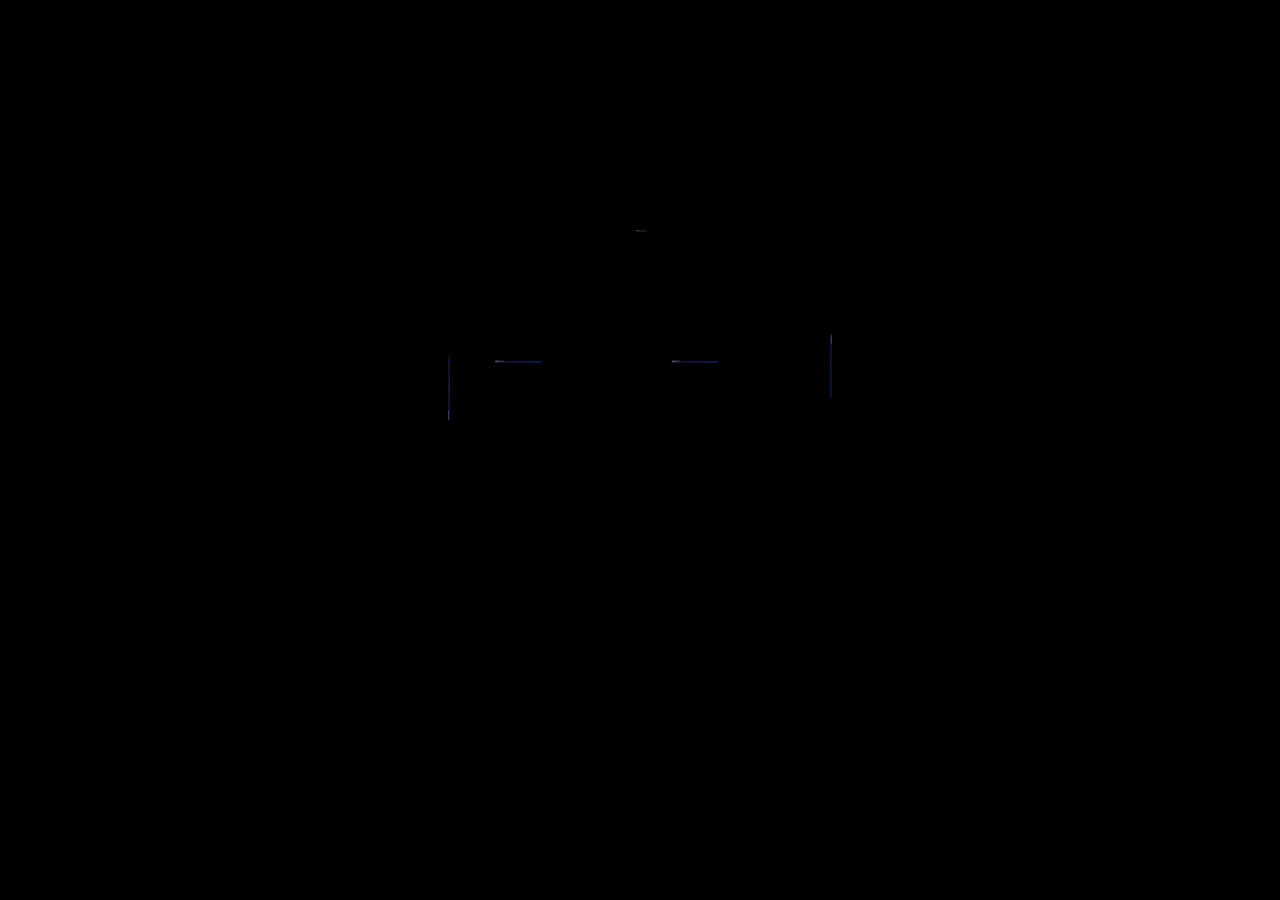
==== index.html @ 64f7eea9 "Build: Beta version building" ====
<!DOCTYPE html>
<html lang="en">
<head>
    <meta charset="UTF-8">
    <meta name="viewport" content="width=device-width, initial-scale=1.0">
    <meta http-equiv="X-UA-Compatible" content="IE=edge" />
    <title>SIJASMART</title>
    <link rel="stylesheet" href="style.css">
    <link rel="stylesheet" href="https://unicons.iconscout.com/release/v4.0.0/css/line.css" />
    <link rel="preconnect" href="https://fonts.googleapis.com">
    <link rel="preconnect" href="https://fonts.gstatic.com" crossorigin>
    <link href="https://fonts.googleapis.com/css2?family=Poppins:ital,wght@0,100;0,200;0,300;0,400;0,500;0,600;0,700;0,800;0,900;1,100;1,200;1,300;1,400;1,500;1,600;1,700;1,800;1,900&display=swap" rel="stylesheet">
    <link href="https://unpkg.com/aos@2.3.1/dist/aos.css" rel="stylesheet">
    <script src="rellax/rellax.min.js"></script>
</head>
<body>
  <!-- Preloader -->
  <div id="preloader">
    <img src="vid/loader.gif" alt="Loading...">
  </div>

  <!-- Content of The Website -->
  <div id="content" style="display: none;">
    <!-- Header -->
    <header class="header">
      <nav class="nav" data-aos="zoom-in" data-aos-duration="1000">
        <div class="tooltip-container brand" data-aos="fade-right" data-aos-offset="0" data-aos-duration="1500" data-aos-delay="500">
          <a href="#">
            SIJASMART
            <span class="outer" aria-hidden="true">
              <span class="inner">SIJASMART</span>
            </span>
          </a>
          <span class="tooltip">Build The Smart City You Want!</span>
        </div>
        <ul class="nav_items">
          <li class="nav_item">
            <div class="aos" data-aos="fade-left" data-aos-offset="0" data-aos-duration="1000" data-aos-delay="600">
              <a href="#home" class="nav_link">Home</a>
            </div>
            <div class="aos" data-aos="fade-left" data-aos-offset="0" data-aos-duration="1000" data-aos-delay="700">
              <a href="#about" class="nav_link">About</a>
            </div>
            <div class="aos" data-aos="fade-left" data-aos-offset="0" data-aos-duration="1000" data-aos-delay="800">
              <a href="#gallery" class="nav_link">Gallery</a>
            </div>
            <div class="aos" data-aos="fade-left" data-aos-offset="0" data-aos-duration="1000" data-aos-delay="900">
              <button href="#more" class="nav_link drop-btn">
                More
                <div class="dropdown">
                  <a href="#H&P">Hukum & Pasal</a>
                  <a href="#report">Report</a>
                  <a href="#FP">Find Parking</a>
                  <a href="#EC">Emergency Call</a>
                  <a href="#update">Next Update</a>
                </div>
              </button>
            </div>
          </li>
        </ul>       
      </nav>
    </header>
    <!-- Home -->
    <section class="home" id="home">
      <div class="content-wrapper">
        <div class="content">
          <img src="img/car.png" alt="" class="rellax" data-rellax-speed="5" data-aos="fade-up" data-aos-duration="2000">
          <div class="quote rellax" data-rellax-speed="5">
            <h2 data-aos="fade-left" data-aos-duration="2000">Best <span>parking</span> space</h2>
            <h2 data-aos="fade-left" data-aos-duration="2000" data-aos-delay="500">for your <span>vehicle</span></h2>
          </div>
        </div>
        <a href="find-parking.html" class="bg-btn" data-aos="fade-up" data-aos-duration="1000"><span>Get Started</span></a>
      </div>
    </section>
    <!-- About Section -->
    <section class="about" id="about">
      <div class="about-content">
        <img src="img/car.png" alt="" class="rellax" data-rellax-speed="3">
        <div class="about-text">
          <span data-aos="fade-left" data-aos-duration="500">About</span>
          <div class="box-about rellax" data-rellax-speed="2">
            <p data-aos="fade-left" data-aos-duration="500" data-aos-delay="300">SIJASMART (SJS) adalah suatu web yang saat ini masih dalam tahap pengembangan dalam upaya meningkatkan kemudahan untuk mencari lahan parkir dan juga mengurangi kemacetan yang disebabkan Parkir Liar, serta menjaga keamanan kendaraan yang berada di dalam lingkup SJS</p>
          </div>
        </div>
      </div>
    </section>
    <!-- Mini Gallery Section -->
    <section class="mini-gallery" id="gallery">
      <h2 data-aos="zoom-in" data-aos-duration="1000">Mini Gallery Parkir Liar</h2>
      <div class="slider">
        <div class="slide-track">
          <div class="slide">
            <img src="img/parkir-liar-denpasar.jpeg" alt="">
            <p>sc : https://images.app.goo.gl/ivfzUiw2VUvavnWj8</p>
          </div>
          <div class="slide">
            <img src="img/parkir-liar.jpg" alt="">
            <p>sc : https://images.app.goo.gl/8mSBvmdftkuVnFym9</p>
          </div>
          <div class="slide">
            <img src="img/parkirliarsemarang.jpg" alt="">
            <p>sc : </p>
          </div>
          <div class="slide">
            <img src="img/parkir-liar-kembang-jogja.jpg" alt="">
            <p>sc : https://images.app.goo.gl/qLE61yo9KZQg6Bvi8</p>
          </div>
          <div class="slide">
            <img src="img/markirliar.jpg" alt="">
            <p>sc : https://images.app.goo.gl/sK8tuaD9a9tJWm3c6</p>
          </div>
          <div class="slide">
            <img src="img/p-l.jpg" alt="">
            <p>sc : https://images.app.goo.gl/z7hp49XNiAKQFGbS7</p>
          </div>
          <div class="slide">
            <img src="img/parkir-liar11.jpg" alt="">
            <p>sc : https://images.app.goo.gl/k7DB4Hiua9HgM4Gk9</p>
          </div>
          <div class="slide">
            <img src="img/Parkiran-Liar.jpg" alt="">
            <p>sc : https://images.app.goo.gl/D5pYrWR5eyMa8B8z7</p>
          </div>
          <div class="slide">
            <img src="img/parkirliartb.jpg" alt="">
            <p>sc : https://images.app.goo.gl/CLNbbU5pbGkuv5Lb9</p>
          </div>
          <div class="slide">
            <img src="img/parkirmalem.jpeg" alt="">
            <p>sc : https://images.app.goo.gl/vZwStBxevpUZhQ796</p>
          </div>
          <div class="slide">
            <img src="img/parkirtrotoar.jpeg" alt="">
            <p>sc : https://images.app.goo.gl/6MKKaiCtDs9VsyBo7</p>
          </div>
          <div class="slide">
            <img src="img/parkur.jpg" alt="">
            <p>sc : https://images.app.goo.gl/TaQJzDjXhPMps1Y6A</p>
          </div>
        </div>
      </div>
    </section>
    <!-- Hukum dan Pasal -->
    <section class="husal" id="H&P">
      <h2>Hukum & Pasal</h2>
      <div class="content-husal">
        <p>Sedangkan di tingkat Nasional, pungutan parkir liar dengan pemaksaan dapat diadukan kepada kepolisian menggunakan pasal pemerasan dalam Kitab Undang-undang Hukum Pidana (KUHP). Menurut Pasal 368 ayat (1) KUHP, tindakan pemerasan tersebut dapat diancam dengan pidana penjara paling lama 9 tahun.</p>
        <img src="img/more-pic.png" alt="">
      </div>
    </section>
    <!-- Report Section -->
    <section class="report" id="report">
      <h2>Report</h2>
      <div class="report-text">
        <p>Sobat SJS dapat melakukan laporan di website ini jika melihat parkir liar di sekitar anda yang nantinya kami dapat mempertimbangkan dengan tim kami, serta melakukan negosiasi kepada pihak para parkir liar untuk ikut bergabung menggunakan layanan yang kami sudah sediakan. Selain itu di fitur ini juga anda dapat membuat laporan semisal kendaraan yang berada dalam lingkup SJS</p>
      </div>
      <div class="rep-btn">
        <a href="report-form.html" target="_blank">Send Report</a>
      </div>
    </section>
    <!-- Find Parking -->
    <section class="find-parking" id="FP">
      <h2>Find Parking</h2>
      <div class="fp-text">
        <p>Sobat SJS dapat melakukan laporan di website ini jika melihat parkir liar di sekitar anda yang nantinya kami dapat mempertimbangkan dengan tim kami, serta melakukan negosiasi kepada pihak para parkir liar untuk ikut bergabung menggunakan layanan yang kami sudah sediakan. Selain itu di fitur ini juga anda dapat membuat laporan semisal kendaraan yang berada dalam lingkup SJS</p>
      </div>
      <div class="fp-btn">
        <a href="#home">Find Parking</a>
      </div>
    </section>
    <!-- Emergency Call -->
    <section class="ec" id="EC">
      <h2>Emergency Call</h2>
      <div class="ec-content">
        <div class="ec-text">
          <p>Police : 110</p>
          <p>Firefighter : 113</p>
          <p>Ambulans : 119</p>
          <p>SJS Call Center : (Coming Soon)</p>
        </div>
        <div class="gif">
          <img src="vid/loader.gif" alt="">
        </div>
      </div>
    </section>
    <!-- Next Update -->
    <section class="mini-gallery" id="update">
      <h2 data-aos="zoom-in" data-aos-duration="1000">Next Update (Preview)</h2>
      <div class="slider2">
        <div class="slide-track2">
          <div class="slide2">
            <img src="img/update1.jpg" alt="">
          </div>
          <div class="slide">
            <img src="img/update2.jpg" alt="">
          </div>
          <div class="slide">
            <img src="img/update3.jpg" alt="">
          </div>
          <div class="slide">
            <img src="img/update4.jpg" alt="">
          </div>
          <div class="slide">
            <img src="img/update5.jpg" alt="">
          </div>
          <div class="slide">
            <img src="img/update6.jpg" alt="">
          </div>
          <div class="slide">
            <img src="img/update7.jpg" alt="">
          </div>
        </div>
      </div>
    </section>
    <!-- Footer -->
    <footer>
      &copy;<span id="year"> </span><span> SIJASMART. All rights reserved.</span>
    </footer>
  </div>

  <script src="https://unpkg.com/aos@2.3.1/dist/aos.js"></script>
  <script src="script.js"></script>
  <script src="rellax/rellax.js"></script>
</body>
</html>
---- style.css ----
/* CSS Reset by Meyer Web */
html, body, div, span, applet, object, iframe,
h1, h2, h3, h4, h5, h6, p, blockquote, pre,
a, abbr, acronym, address, big, cite, code,
del, dfn, em, img, ins, kbd, q, s, samp,
small, strike, strong, sub, sup, tt, var,
b, u, i, center,
dl, dt, dd, ol, ul, li,
fieldset, form, label, legend,
table, caption, tbody, tfoot, thead, tr, th, td,
article, aside, canvas, details, embed, 
figure, figcaption, footer, header, hgroup, 
menu, nav, output, ruby, section, summary,
time, mark, audio, video {
	margin: 0;
	padding: 0;
	border: 0;
	font-size: 100%;
	font: inherit;
	vertical-align: baseline;
  box-sizing: border-box;
  scroll-behavior: smooth;
}

article, aside, details, figcaption, figure, 
footer, header, hgroup, menu, nav, section {
	display: block;
}

body {
	line-height: 1;
  font-family: "Poppins", sans-serif;
  overflow-x: hidden;
}

ol, ul {
	list-style: none;
}

blockquote, q {
	quotes: none;
}

blockquote:before, blockquote:after,
q:before, q:after {
	content: '';
	content: none;
}

table {
	border-collapse: collapse;
	border-spacing: 0;
}

::-webkit-scrollbar {
  width: 0;
}

/* Style starts here */
#preloader {
  position: fixed;
  opacity: 1;
  top: 0;
  left: 0;
  width: 100%;
  height: 100%;
  display: flex;
  justify-content: center;
  align-items: center;
  transition: .3s ease-in-out;
  background-color: #000;
}

#preloader img {
  width: 75%;
  height: 75vh;
  margin: auto;
}

#content {
  width: 100%;
  height: 100%;
  display: none;
}

a {
  text-decoration: none;
}

.header {
  position: fixed;
  height: 80px;
  width: 100%;
  z-index: 1000000000000;
  display: flex;
  justify-content: center;
  align-items: center;
  margin-top: 1em;
}

.nav {
  width: 90%;
  padding: auto 1em;
  display: flex;
  justify-content: space-evenly;
  align-items: center;
  background-color: rgba(255, 255, 255, .2);
  backdrop-filter: blur(3px);
  border-radius: 10px;
  box-shadow: 0 2px 4px 1px rgba(0,0,0,.7);
  z-index: 99999999;
}

.nav_items {
  display: flex;
  justify-content: space-evenly;
  align-items: center;
}

.nav,
.nav_item {
  display: flex;
  height: 100%;
  align-items: center;
  justify-content: space-between;
}

.nav_logo,
.nav_link {
  color: #fff;
  transition: .3s ease;
  background-color: rgba(0, 0, 0, 0);
}

.nav_link {
  padding: 1em 1.1em;
}

.aos {
  padding: .5em .5em;
  border-radius: 15px;
}

.brand a {
  position: relative;
  display: inline-block;
  font-weight: bold;
  font-size: 2em;
  line-height: 1.4;
  overflow: hidden;
  color: var(--white);
  -webkit-text-stroke: 1px var(--stroke-color);
  /*text-shadow: -1px -1px 0 var(--stroke-color), 1px -1px 0 var(--stroke-color), -1px 1px 0 var(--stroke-color), 1px 1px 0 var(--stroke-color);*/
}

.brand a {
  color: #ccc;
  -webkit-text-stroke: 0;
}

.brand .outer {
  position: absolute;
  top: 0;
  left: 0;
  overflow: hidden;
  color: #BAFA04;
  transform: translateX(-100%);
}

.brand .inner {
  display: inline-block;
  transform: translateX(100%);
}

.brand a .outer,
.brand a .inner {
  transition: transform .5s cubic-bezier(0.29, 0.73, 0.74, 1.02);
}

.brand a:hover .outer,
.brand a:hover .inner {
  transform: none;
}


/* ANIMATIONS
–––––––––––––––––––––––––––––––––––––––––––––––––– */
[data-animation="to-left"] .outer {
  transform: translateX(100%);
}

[data-animation="to-left"] .inner {
  transform: translateX(-100%);
}

[data-animation="to-top"] .outer {
  transform: translateY(100%);
}

[data-animation="to-top"] .inner {
  transform: translateY(-100%);
}

[data-animation="to-bottom"] .outer {
  transform: translateY(-100%);
}

[data-animation="to-bottom"] .inner {
  transform: translateY(100%);
}

.tooltip-container {
  position: relative;
  display: inline-block;
  margin: 20px;
}

.tooltip {
  position: absolute;
  width: 10em;
  top: 100%;
  left: 155%;
  transform: translateX(-50%);
  opacity: 0;
  visibility: hidden;
  background: #BAFA04;
  color: white;
  font-weight: bold;
  padding: 10px;
  border-radius: 4px;
  transition: opacity 0.3s, visibility 0.3s, top 0.3s, background 0.3s;
  z-index: 1;
  box-shadow: 0 2px 4px rgba(0, 0, 0, 0.2);
}

.tooltip::before {
  content: "";
  position: absolute;
  bottom: 40%;
  right: 100%;
  border-width: 8px;
  border-style: solid;
  border-color: transparent transparent rgba(186, 250, 4, .5) transparent;
  transform: rotate(270deg);
}

.tooltip-container:hover .tooltip {
  top: 5%;
  opacity: 1;
  visibility: visible;
  background-color: rgba(186, 250, 4, .5);
  transform: translate(-50%, -5px);
}

.nav_logo {
  font-size: 25px;
}

.nav_link:hover {
  color: #0b0217;
  background-color: #BAFA04;
  border-radius: 15px;
  transition: .3s ease;
}

.drop-btn {
  border: none;
  font-family: "Poppins", sans-serif;
  font-size: 1em;
}

.dropdown {
  display: none;
  justify-content: center;
  align-items: center;
  position: absolute;
  background-color: rgba(255, 255, 255, .2);
  min-width: 10em;
  height: 18vh;
  transition: .3s ease-in-out;
  top: 4.8em;
  left: -2em;
}

.dropdown a {
  width: 100%;
  height: 2em;
  display: flex;
  justify-content: center;
  align-items: center;
  text-decoration: none;
  color: #fff;
}

.dropdown a:hover {
  background-color: #BAFA04;
  color: #0b0217;
}

 .drop-btn:focus .dropdown, .drop-btn:hover .dropdown {
  display: flex;
  flex-direction: column;
  justify-content: center;
  align-items: center;
}

/* Home */
.home {
  position: relative;
  height: 100vh;
  width: 100%;
  background-image: url("img/bg-home.jpeg");
  background-size: cover;
  background-position: center;
}

.home::after {
  content: '';
  position: absolute;
  width: 100%;
  height: 100%;
  background-color: rgba(0, 0, 0, 0.5);
  z-index: 50;
}

section::before {
  content: "";
  position: absolute;
  height: 100vh;
  width: 100%;
  background-color: rgba(0, 0, 0, 0.6);
  z-index: 101;
  opacity: 0;
  pointer-events: none;
  transition: all 0.5s ease-out;
}

section.show::before {
  opacity: 1;
  pointer-events: auto;
}

.content-wrapper {
  width: 100%;
  height: 100vh;
  position: absolute;
  display: flex;
  justify-content: end;
  align-items: center;
  z-index: 100;
  flex-direction: column;
}

.content {
  width: 100%;
  height: 100vh;
  position: absolute;
  display: flex;
  justify-content: space-evenly;
  align-items: center;
  z-index: 100;
}

.content img {
  width: 23em;
  height: 70%;
}

.quote {
  font-size: 3.5em;
  display: flex;
  align-items: center;
  justify-content: center;
  flex-direction: column;
  color: #fff;
  line-height: 1.4;
  font-weight: 500;
}

.bg-btn {
  background-color: rgba(186, 250, 4, .7);
  width: 290px;
  height: 140px;
  border-radius: 200px 200px 0 0;
  display: flex;
  justify-content: center;
  align-items: center;
  z-index: 160;
}

.content-wrapper a {
  color: #fff;
  margin-top: 3em;
  font-size: 1.5em;
  transition: .5s ease-in-out;
}

.content-wrapper a:hover {
  background-color: #BAFA04;
}

.quote span {
  color: #BAFA04;
}

.bg-btn span {
  transition: .5s ease-in-out;
  margin-top: 1em;
}

.bg-btn span:hover {
  font-size: 1.6em;
  transform: translateY(-20px);
}

.about {
  width: 100%;
  height: 100vh;
  display: flex;
  justify-content: center;
  align-items: center;
  background-color: rgb(36, 49, 0) !important;
  background: linear-gradient(
    to bottom,
    rgba(0, 0, 0, 0),
    rgba(0, 0, 0, .25),
    rgba(0, 0, 0, .5),
    rgba(0, 0, 0, .75),
    rgba(0, 0, 0, 1)
  );
}

.about-content {
  display: flex;
  width: 100%;
  height: 100vh;
  justify-content: space-evenly;
  align-items: center;
}

.about-content img {
  width: 23em;
  height: 70%;
  margin-top: 40em;
}

.about-text {
  height: 100vh;
  display: flex;
  justify-content: end;
  flex-direction: column;
}

.box-about {
  width: 600px;
  height: 300px;
  padding: .5em 2em;
  display: flex;
  justify-content: center;
  align-items: center;
  margin-top: -3em;
}

.about-text span {
  color: #BAFA04;
  font-size: 2em;
  font-weight: 700;
  padding: .2em 0 1.5em .4em;
  position: relative;  
  border-left: 2px solid #BAFA04;
  width: 4em;
  top: -6em;
}

.about-text span::after {
  position: absolute; 
  bottom: 1.2em; 
  left: -.9em; 
  background: #BAFA04; 
  width: 150px; 
  height: 2px; 
  content: "";
}

.box-about p {
  font-size: 1.5em;
  color: #fff;
  line-height: 1.2;
}

.box-about::after {
  position: absolute; 
  bottom: .5em; 
  left: 30.5em; 
  background: #BAFA04; 
  width: 120px; 
  height: 2px; 
  content: "";
}

.box-about::before {
  position: relative; 
  bottom: -7.5em; 
  left: 34.5em;
  border-right: 2px solid #BAFA04;
  content: "";
  width: 2px;
  height: 5.2em;
}

.mini-gallery {
  width: 100%;
  height: 100vh;
  position: relative;
  background-color: rgba(0, 0, 0, 1);
  display: flex;
  justify-content: center;
  align-items: center;
  flex-direction: column;
}

.mini-gallery h2 {
  color: #BAFA04;
  font-size: 2em;
  font-weight: 700;
  position: relative;  
  border-left: 2px solid #BAFA04;
  border-right: 2px solid #BAFA04;
  padding: 1em;
}

.mini-gallery h2::after {
  position: absolute; 
  bottom: .5em; 
  left: -.9em; 
  background: #BAFA04; 
  width: 150px; 
  height: 2px; 
  content: "";
}

.mini-gallery h2::before {
  position: absolute; 
  bottom: .2em; 
  left: 12em; 
  background: #BAFA04; 
  width: 2px; 
  height: 150px; 
  content: "";
  transform: rotate(90deg);
}

.slider {
  box-shadow: 0 10px 20px -5px rgba(0, 0, 0, 0.125);
  position: relative;
  overflow-x: hidden;
  width: 100%;
  height: 60vh;
  display: flex;
  justify-content: center;
  align-items: center;
}

.slide-track {
  width: 100%;
  height: 45vh;
  display: flex;
  justify-content: center;
}

.slide img {
  width: 25em;
  height: 20em;
  margin: .5em;
  border-radius: 20px;
}

@keyframes scroll {
  0% {
    transform: translateX(200px);
  }
  95% {
    transform: translateX(calc(-20px * 100));
  }
  100% {
    transform: translateX(200px);
  }
}

.slider::before, .slider::after, .slider2::before, .slider2::after {
  background: linear-gradient(
    to right, 
    rgba(0, 0, 0, .7),
    rgba(0, 0, 0, 0),
    rgba(0, 0, 0, 0),
    rgba(0, 0, 0, 0)
  );
  content: "";
  height: 60vh;
  position: absolute;
  width: 100vw;
  z-index: 2;
}

.slider::after, .slider2::after {
  right: 0;
  top: 0;
  transform: rotateZ(180deg);
}

.slider::before .slider2::before {
  left: 0;
  top: 0;
}

.slider .slide-track {
  animation: scroll 30s linear infinite;
  -webkit-animation: scroll 40s linear infinite;
  display: flex;
  width: calc(250px * 14);
}

.slide, .slide2 {
  text-align: center;
}

.slide p, .slide2 p {
  color: #fff;
  font-size: .5em;
}

.husal {
  width: 100%;
  height: 100vh;
  display: flex;
  flex-direction: column;
  justify-content: center;
  align-items: center;
  background-color: rgb(36, 49, 0) !important;
  background: linear-gradient(
    to bottom,
    rgba(0, 0, 0, 1),
    rgba(0, 0, 0, .75),
    rgba(0, 0, 0, .5),
    rgba(0, 0, 0, .25),
    rgba(0, 0, 0, 0)
  );
}

.husal h2 {
  color: #BAFA04;
  font-size: 2em;
  font-weight: 700;
}

.content-husal {
  display: flex;
  justify-content: center;
  color: #fff;
}

.content-husal img {
  width: 20em;
  height: 20em;
}

.content-husal p {
  padding: 2em;
  text-align: center;
  font-size: 1.5em;
  line-height: 1.5;
  width: 30em;
}

footer {
  position: relative;
  bottom: 0;
  left: 0;
  right: 0;
  padding: 2rem;
  background: #333;
  color: white;
  font-weight: 500;
  display: flex;
  justify-content: center;
  align-items: center;
  gap: 0.2rem;
  width: 100%;
}

.report {
  width: 100%;
  height: 100vh;
  display: flex;
  justify-content: center;
  flex-direction: column;
  background-color: rgb(36, 49, 0) !important;
  background: linear-gradient(
    to bottom,
    rgba(0, 0, 0, 0),
    rgba(0, 0, 0, .25),
    rgba(0, 0, 0, .5),
    rgba(0, 0, 0, .75),
    rgba(0, 0, 0, 1)
  );
  padding: 5em;
}

.report h2, .find-parking h2 {
  color: #BAFA04;
  font-size: 2.5em;
}

.report-text, .fp-text {
  display: flex;
  justify-content: center;
  align-items: center;
  color: #fff;
  padding: 2em;
  font-size: 1.8em;
}

.rep-btn, .fp-btn {
  display: flex;
  justify-content: end;
}

.rep-btn a, .fp-btn a {
  padding: 1em 1.5em;
  font-size: 1em;
  background-color: #BAFA04;
  color: #fff;
  border-radius: 10px;
  transition: .3s ease-in-out;
}

.rep-btn a:hover, .fp-btn a:hover {
  color: #0b0217;
  background-color: #fff;
}

.find-parking {
  width: 100%;
  height: 100vh;
  display: flex;
  justify-content: center;
  flex-direction: column;
  background-color: rgba(0, 0, 0, 1);
  padding: 5em;
}

.ec {
  width: 100%;
  height: 100vh;
  display: flex;
  justify-content: center;
  align-items: center;
  flex-direction: column;
  background-color: rgba(0, 0, 0, 1);
}

.ec h2 {
  font-size: 3em;
  color: #BAFA04;
  margin-bottom: -1.8em;
  z-index: 99999999;
}

.ec-content {
  display: flex;
  justify-content: space-evenly;
  align-items: center;
  width: 100%;
}

.ec-text {
  display: flex;
  justify-content: center;
  align-items: start;
  flex-direction: column;
  font-size: 2em;
  color: #fff;
  padding: 2em;
  line-height: 1.2;
}

.gif {
  width: 500px;
  height: 500px;
  background-color: #000;
  display: flex;
  justify-content: center;
  align-items: center;
}

.gif img {
  width: 700px;
  height: 500px;
}

.slider2 {
  box-shadow: 0 10px 20px -5px rgba(0, 0, 0, 0.125);
  position: relative;
  overflow-x: hidden;
  width: 100%;
  height: 60vh;
  display: flex;
  justify-content: center;
  align-items: center;
}

.slide-track2 {
  width: 100%;
  height: 45vh;
  display: flex;
  justify-content: center;
}

.slide2 img {
  width: 25em;
  height: 20em;
  margin: .5em;
  border-radius: 20px;
}

@keyframes scroll2 {
  0% {
    transform: translateX(1000px);
  }
  95% {
    transform: translateX(calc(-20px * 49));
  }
  100% {
    transform: translateX(1000px);
  }
}

.slider2 .slide-track2 {
  animation: scroll2 20s linear infinite;
  display: flex;
  width: calc(-250px * 100);
}
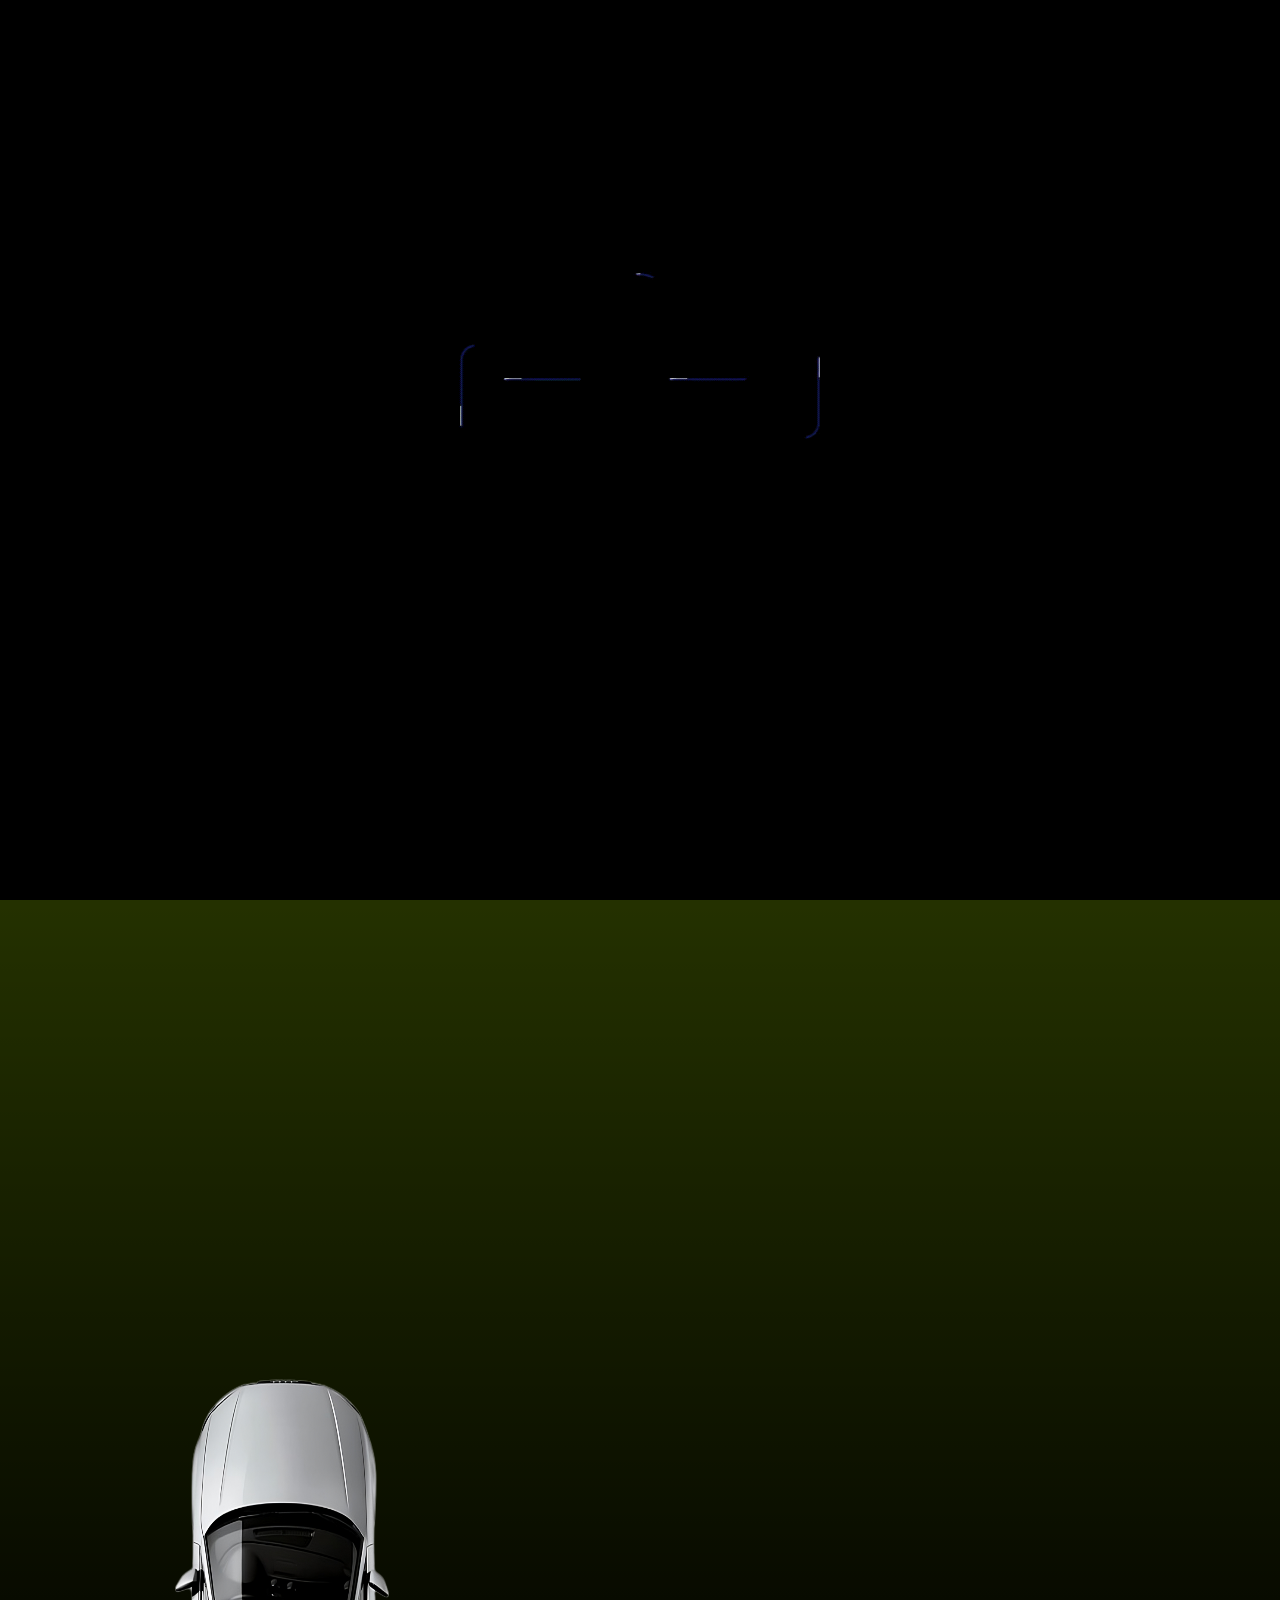
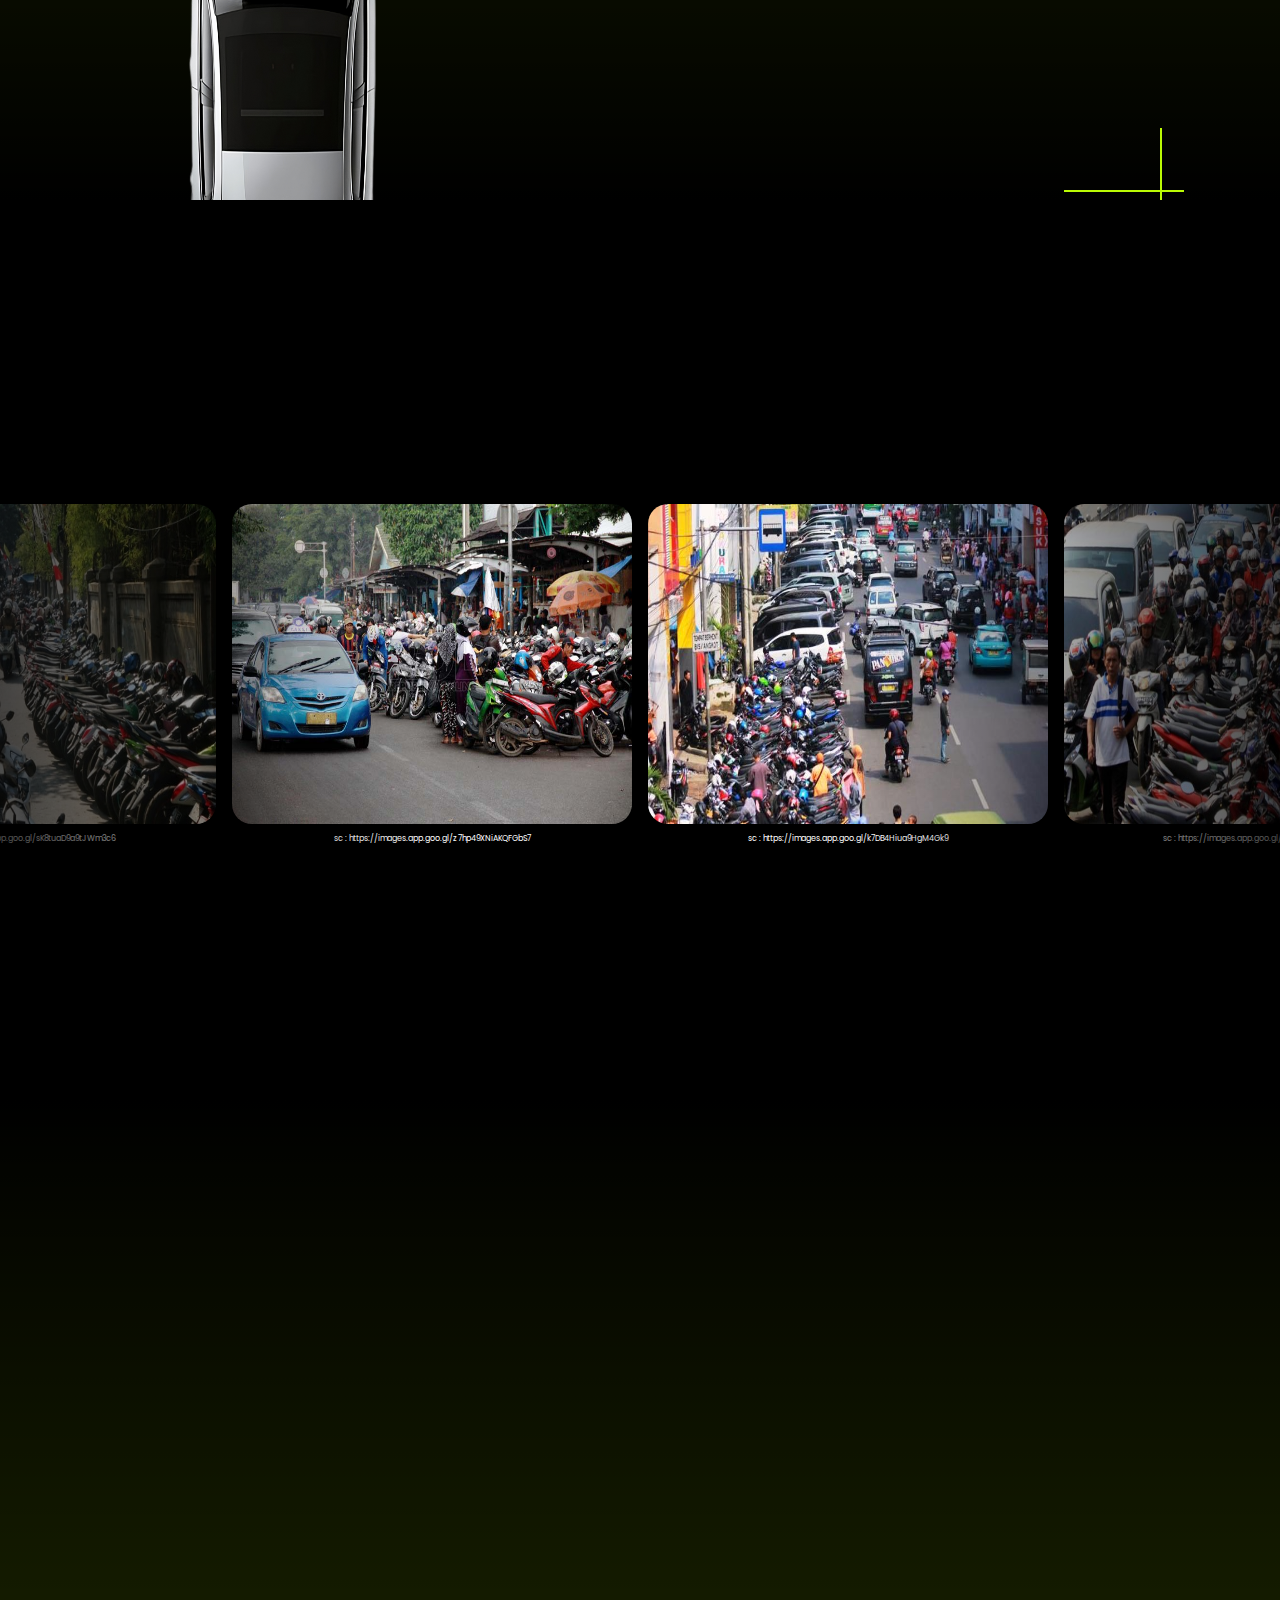
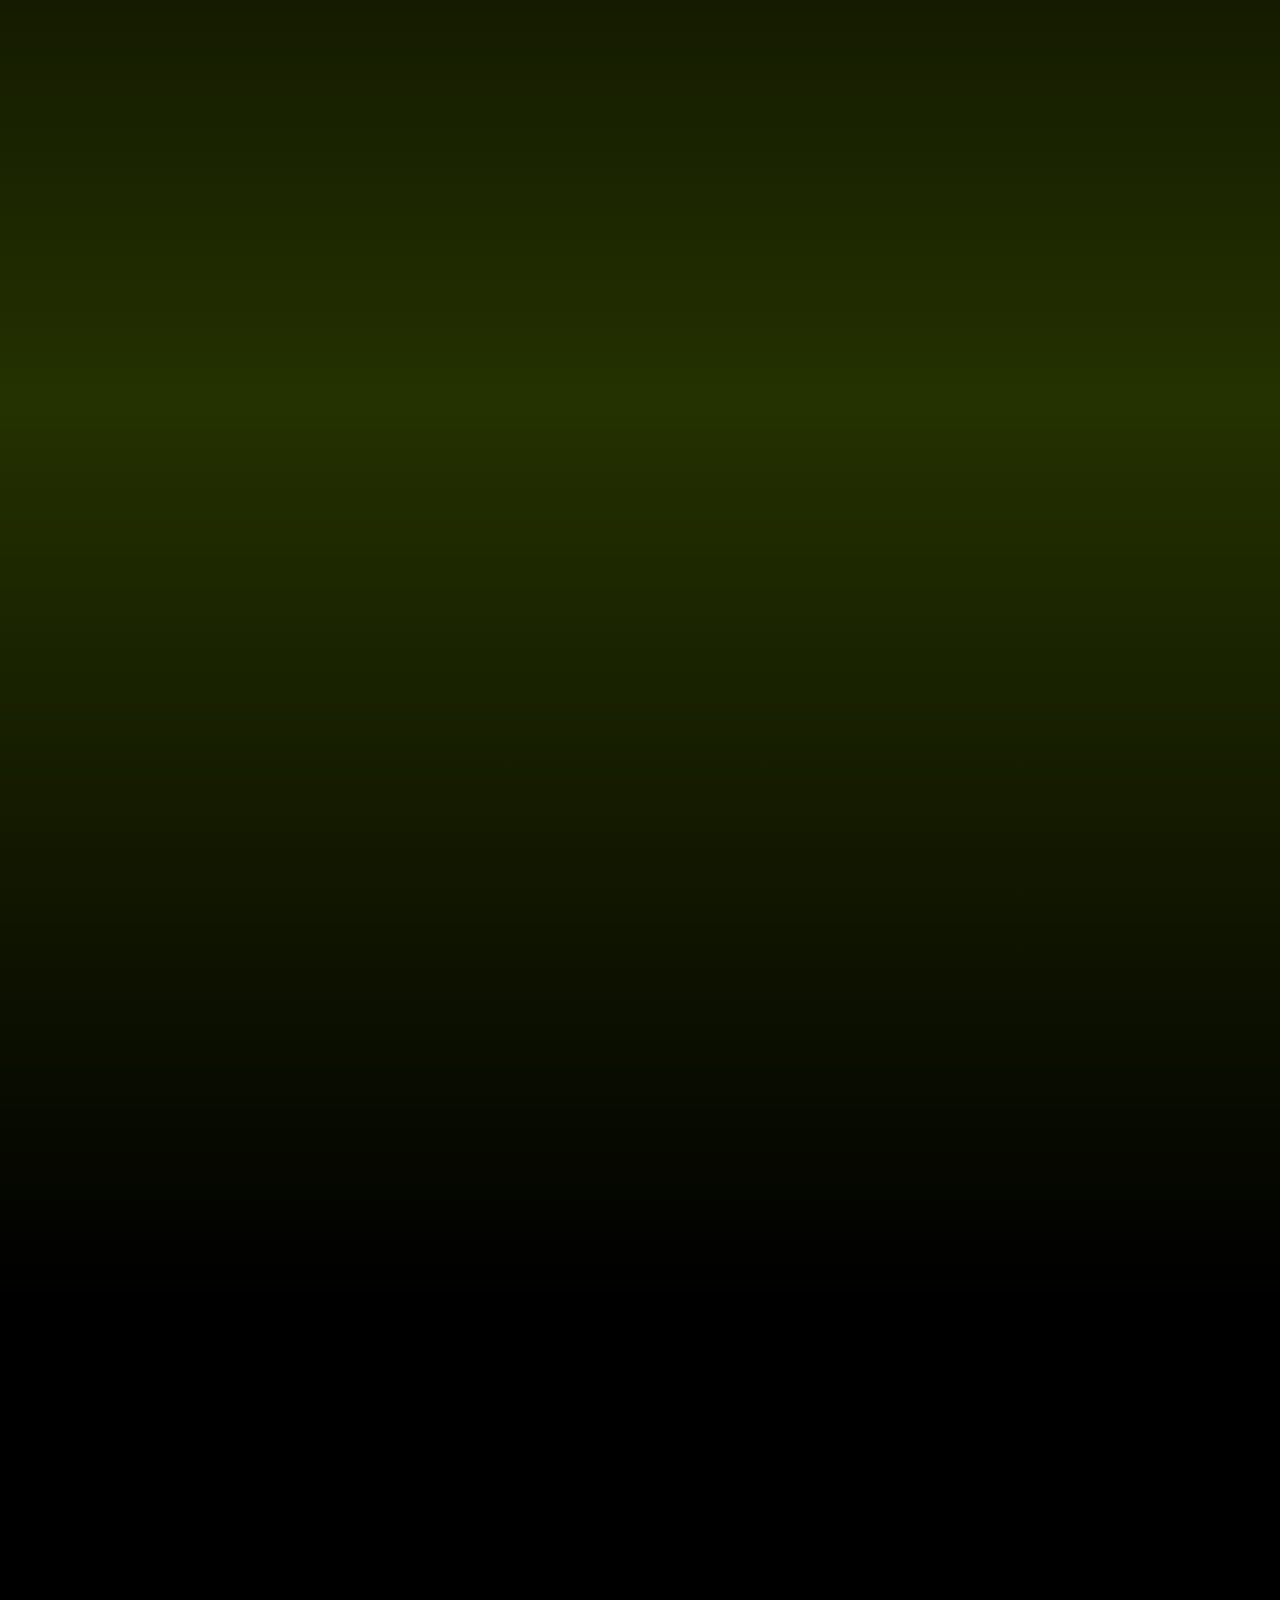
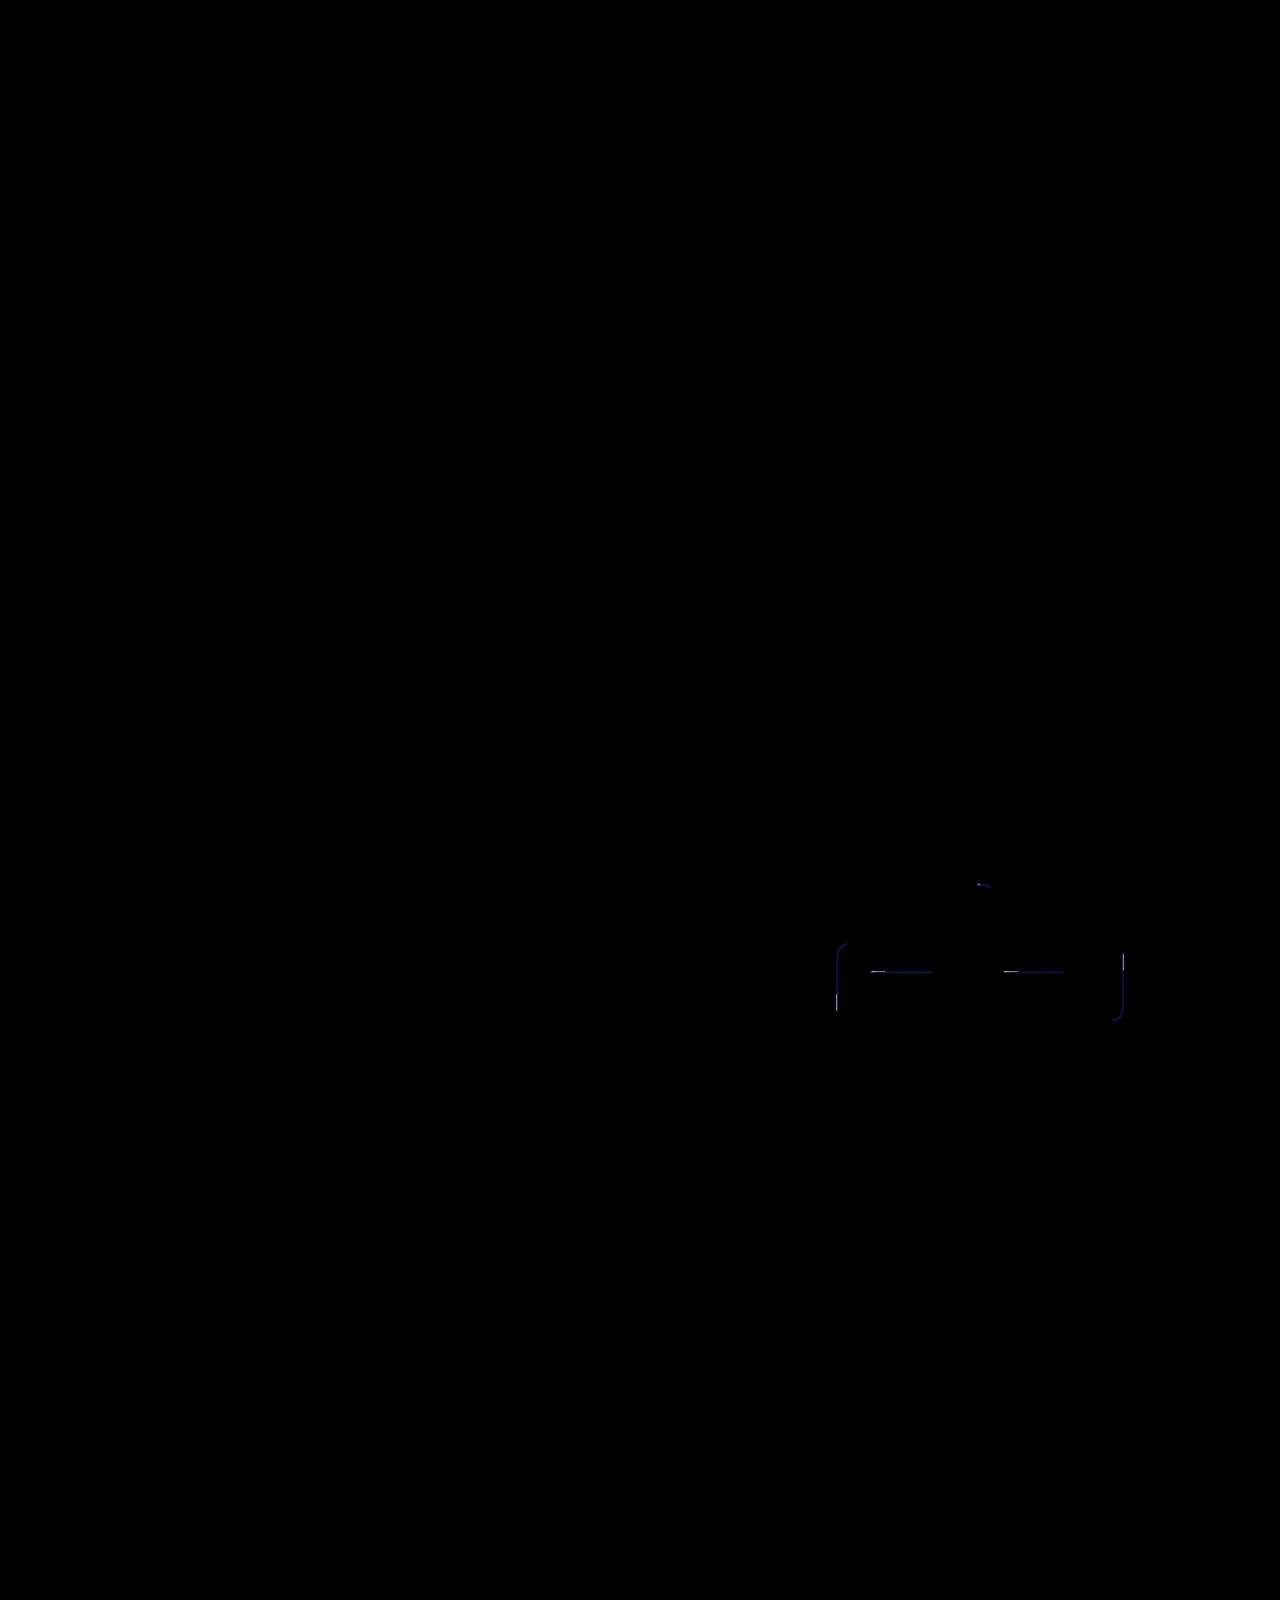
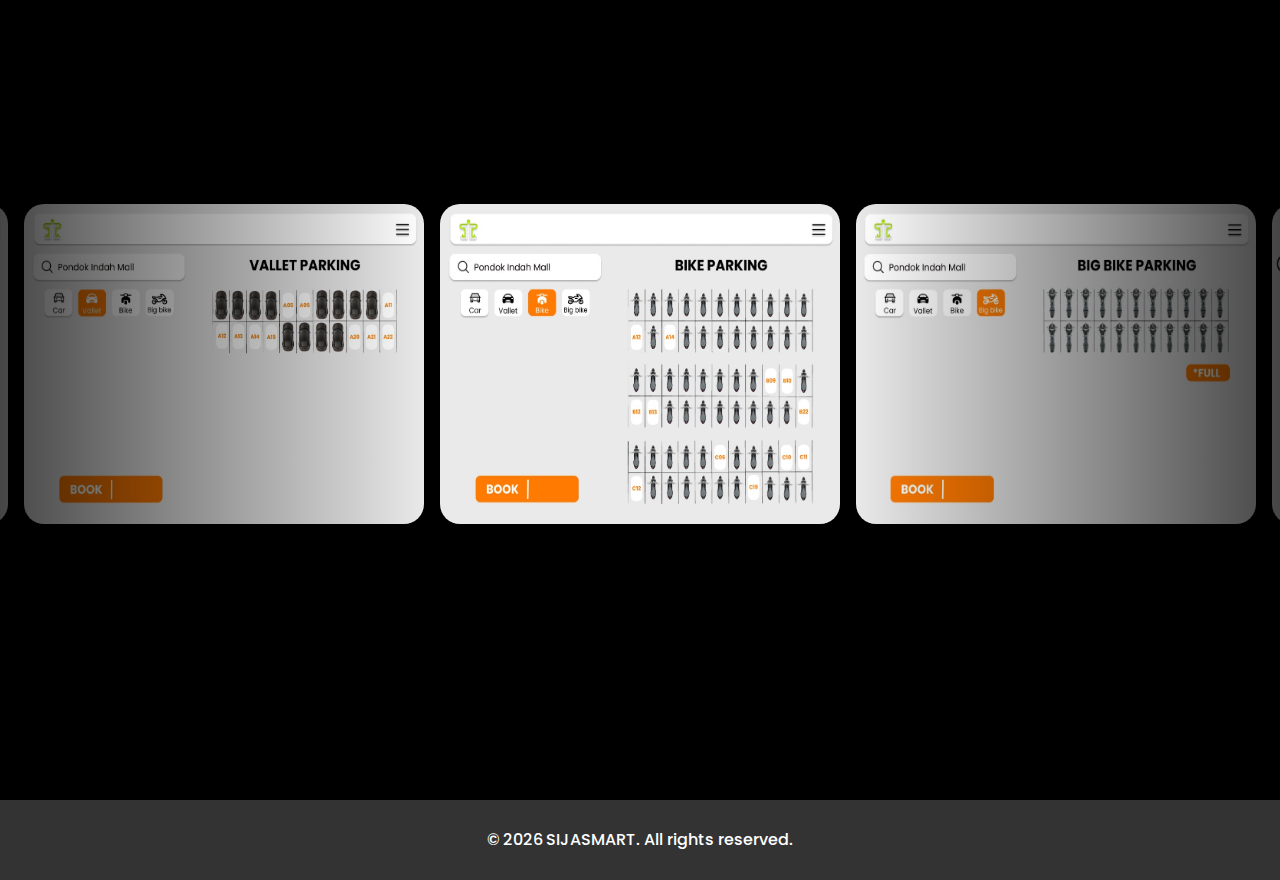
==== commit 469c5601: "modify the loading screen" ====
--- a/index.html
+++ b/index.html
@@ -12,15 +12,16 @@
     <link href="https://fonts.googleapis.com/css2?family=Poppins:ital,wght@0,100;0,200;0,300;0,400;0,500;0,600;0,700;0,800;0,900;1,100;1,200;1,300;1,400;1,500;1,600;1,700;1,800;1,900&display=swap" rel="stylesheet">
     <link href="https://unpkg.com/aos@2.3.1/dist/aos.css" rel="stylesheet">
     <script src="rellax/rellax.min.js"></script>
+    <script src="https://ajax.googleapis.com/ajax/libs/jquery/3.7.1/jquery.min.js"></script>
 </head>
-<body>
+<body id="body">
   <!-- Preloader -->
   <div id="preloader">
     <img src="vid/loader.gif" alt="Loading...">
   </div>
 
   <!-- Content of The Website -->
-  <div id="content" style="display: none;">
+  <div id="content">
     <!-- Header -->
     <header class="header">
       <nav class="nav" data-aos="zoom-in" data-aos-duration="1000">
@@ -33,31 +34,35 @@
           </a>
           <span class="tooltip">Build The Smart City You Want!</span>
         </div>
-        <ul class="nav_items">
-          <li class="nav_item">
-            <div class="aos" data-aos="fade-left" data-aos-offset="0" data-aos-duration="1000" data-aos-delay="600">
-              <a href="#home" class="nav_link">Home</a>
-            </div>
-            <div class="aos" data-aos="fade-left" data-aos-offset="0" data-aos-duration="1000" data-aos-delay="700">
-              <a href="#about" class="nav_link">About</a>
-            </div>
-            <div class="aos" data-aos="fade-left" data-aos-offset="0" data-aos-duration="1000" data-aos-delay="800">
-              <a href="#gallery" class="nav_link">Gallery</a>
-            </div>
-            <div class="aos" data-aos="fade-left" data-aos-offset="0" data-aos-duration="1000" data-aos-delay="900">
-              <button href="#more" class="nav_link drop-btn">
-                More
-                <div class="dropdown">
-                  <a href="#H&P">Hukum & Pasal</a>
-                  <a href="#report">Report</a>
-                  <a href="#FP">Find Parking</a>
-                  <a href="#EC">Emergency Call</a>
-                  <a href="#update">Next Update</a>
-                </div>
-              </button>
-            </div>
-          </li>
-        </ul>       
+        <input hidden="" class="check-icon" id="check-icon" name="check-icon" type="checkbox" data-aos="fade-left" data-aos-delay="700" data-aos-duration="1500">
+        <label class="icon-menu" for="check-icon" data-aos="fade-left" data-aos-delay="700" data-aos-duration="1500">
+            <div class="bar bar--1"></div>
+            <div class="bar bar--2"></div>
+            <div class="bar bar--3"></div>
+        </label>
+        <li class="nav_item">
+          <div class="aos" style="--i:0;" data-aos="fade-left" data-aos-offset="0" data-aos-duration="1000" data-aos-delay="600">
+            <a href="#home" class="nav_link">Home</a>
+          </div>
+          <div class="aos" style="--i:1;" data-aos="fade-left" data-aos-offset="0" data-aos-duration="1000" data-aos-delay="700">
+            <a href="#about" class="nav_link">About</a>
+          </div>
+          <div class="aos" style="--i:2;" data-aos="fade-left" data-aos-offset="0" data-aos-duration="1000" data-aos-delay="800">
+            <a href="#gallery" class="nav_link">Gallery</a>
+          </div>
+          <div class="aos" style="--i:3;" data-aos="fade-left" data-aos-offset="0" data-aos-duration="1000" data-aos-delay="900">
+            <button href="#more" class="nav_link drop-btn">
+              More
+              <div class="dropdown">
+                <a href="#H&P">Hukum & Pasal</a>
+                <a href="#report">Report</a>
+                <a href="#FP">Find Parking</a>
+                <a href="#EC">Emergency Call</a>
+                <a href="#update">Next Update</a>
+              </div>
+            </button>
+          </div>
+        </li>   
       </nav>
     </header>
     <!-- Home -->
@@ -70,16 +75,16 @@
             <h2 data-aos="fade-left" data-aos-duration="2000" data-aos-delay="500">for your <span>vehicle</span></h2>
           </div>
         </div>
-        <a href="find-parking.html" class="bg-btn" data-aos="fade-up" data-aos-duration="1000"><span>Get Started</span></a>
+        <a href="find-parking.html" class="bg-btn" data-aos="fade-up" data-aos-duration="1000" data-aos-offset="10"><span>Get Started</span></a>
       </div>
     </section>
     <!-- About Section -->
     <section class="about" id="about">
       <div class="about-content">
-        <img src="img/car.png" alt="" class="rellax" data-rellax-speed="3">
+        <img src="img/car.png" alt="" class="rellax" data-rellax-speed="5">
         <div class="about-text">
           <span data-aos="fade-left" data-aos-duration="500">About</span>
-          <div class="box-about rellax" data-rellax-speed="2">
+          <div class="box-about rellax" data-rellax-speed="2.8">
             <p data-aos="fade-left" data-aos-duration="500" data-aos-delay="300">SIJASMART (SJS) adalah suatu web yang saat ini masih dalam tahap pengembangan dalam upaya meningkatkan kemudahan untuk mencari lahan parkir dan juga mengurangi kemacetan yang disebabkan Parkir Liar, serta menjaga keamanan kendaraan yang berada di dalam lingkup SJS</p>
           </div>
         </div>
@@ -143,37 +148,39 @@
     </section>
     <!-- Hukum dan Pasal -->
     <section class="husal" id="H&P">
-      <h2>Hukum & Pasal</h2>
-      <div class="content-husal">
+      <div class="aos" data-aos="zoom-in" data-aos-duration="800">
+        <h2>Hukum & Pasal</h2>
+      </div>
+      <div class="content-husal" data-aos="fade-right" data-aos-delay="200">
         <p>Sedangkan di tingkat Nasional, pungutan parkir liar dengan pemaksaan dapat diadukan kepada kepolisian menggunakan pasal pemerasan dalam Kitab Undang-undang Hukum Pidana (KUHP). Menurut Pasal 368 ayat (1) KUHP, tindakan pemerasan tersebut dapat diancam dengan pidana penjara paling lama 9 tahun.</p>
-        <img src="img/more-pic.png" alt="">
+        <img src="img/more-pic.png" alt="" data-aos="fade-left" data-aos-delay="400">
       </div>
     </section>
     <!-- Report Section -->
     <section class="report" id="report">
-      <h2>Report</h2>
-      <div class="report-text">
+      <h2 data-aos="fade-right">Report</h2>
+      <div class="report-text" data-aos="fade-right" data-aos-delay="200">
         <p>Sobat SJS dapat melakukan laporan di website ini jika melihat parkir liar di sekitar anda yang nantinya kami dapat mempertimbangkan dengan tim kami, serta melakukan negosiasi kepada pihak para parkir liar untuk ikut bergabung menggunakan layanan yang kami sudah sediakan. Selain itu di fitur ini juga anda dapat membuat laporan semisal kendaraan yang berada dalam lingkup SJS</p>
       </div>
-      <div class="rep-btn">
+      <div class="rep-btn" data-aos="fade-left" data-aos-delay="400">
         <a href="report-form.html" target="_blank">Send Report</a>
       </div>
     </section>
     <!-- Find Parking -->
     <section class="find-parking" id="FP">
-      <h2>Find Parking</h2>
-      <div class="fp-text">
+      <h2 data-aos="fade-right">Find Parking</h2>
+      <div class="fp-text" data-aos="fade-right" data-aos-delay="200">
         <p>Sobat SJS dapat melakukan laporan di website ini jika melihat parkir liar di sekitar anda yang nantinya kami dapat mempertimbangkan dengan tim kami, serta melakukan negosiasi kepada pihak para parkir liar untuk ikut bergabung menggunakan layanan yang kami sudah sediakan. Selain itu di fitur ini juga anda dapat membuat laporan semisal kendaraan yang berada dalam lingkup SJS</p>
       </div>
-      <div class="fp-btn">
+      <div class="fp-btn" data-aos="fade-left" data-aos-delay="400">
         <a href="#home">Find Parking</a>
       </div>
     </section>
     <!-- Emergency Call -->
     <section class="ec" id="EC">
-      <h2>Emergency Call</h2>
+      <h2 data-aos="zoom-in" data-aos-duration="1000">Emergency Call</h2>
       <div class="ec-content">
-        <div class="ec-text">
+        <div class="ec-text" data-aos="fade-right">
           <p>Police : 110</p>
           <p>Firefighter : 113</p>
           <p>Ambulans : 119</p>
@@ -218,7 +225,6 @@
       &copy;<span id="year"> </span><span> SIJASMART. All rights reserved.</span>
     </footer>
   </div>
-
   <script src="https://unpkg.com/aos@2.3.1/dist/aos.js"></script>
   <script src="script.js"></script>
   <script src="rellax/rellax.js"></script>
--- a/style.css
+++ b/style.css
@@ -69,18 +69,27 @@
   align-items: center;
   transition: .3s ease-in-out;
   background-color: #000;
+  transition: 1s all ease-in-out;
+  z-index: 50;
 }
 
 #preloader img {
-  width: 75%;
-  height: 75vh;
-  margin: auto;
+  width: 100vmin;
+  height: 60vmin;
+}
+
+.gif img {
+  width: 80vmin;
+  height: 50vmin;
 }
 
 #content {
   width: 100%;
   height: 100%;
-  display: none;
+  display: flex;
+  flex-direction: column;
+  align-items: center;
+  overflow-x: hidden;
 }
 
 a {
@@ -111,11 +120,68 @@
   z-index: 99999999;
 }
 
-.nav_items {
+.icon-menu {
+  --gap: 5px;
+  --height-bar: 2.5px;
+  --pos-y-bar-one: 0;
+  --pos-y-bar-three: 0;
+  --scale-bar: 1;
+  --rotate-bar-one: 0;
+  --rotate-bar-three: 0;
+  width: 25px;
+  display: none;
+  flex-direction: column;
+  gap: var(--gap);
+  cursor: pointer;
+  position: relative;
+}
+
+.bar {
+  position: relative;
+  height: var(--height-bar);
+  width: 100%;
+  border-radius: .5rem;
+  background-color: #eeeeee;
+}
+
+.bar--1 {
+  top: var(--pos-y-bar-one);
+  transform: rotate(var(--rotate-bar-one));
+  transition: top 200ms 100ms, transform 100ms;
+}
+
+.bar--2 {
+  transform: scaleX(var(--scale-bar));
+  transition: transform 150ms 100ms;
+}
+
+.bar--3 {
+  bottom: var(--pos-y-bar-three);
+  transform: rotate(var(--rotate-bar-three));
+  transition: bottom 200ms 100ms, transform 100ms;
+}
+
+.check-icon:checked + .icon-menu > .bar--1 {
+  transition: top 200ms, transform 200ms 100ms;
+}
+
+.check-icon:checked + .icon-menu > .bar--3 {
+  transition: bottom 200ms, transform 200ms 100ms;
+}
+
+.check-icon:checked + .icon-menu {
+  --pos-y-bar-one: calc(var(--gap) + var(--height-bar));
+  --pos-y-bar-three: calc(var(--gap) + var(--height-bar));
+  --scale-bar: 0;
+  --rotate-bar-one: 45deg;
+  --rotate-bar-three: -45deg;
+}
+
+/* .nav_items {
   display: flex;
   justify-content: space-evenly;
   align-items: center;
-}
+} */
 
 .nav,
 .nav_item {
@@ -139,6 +205,8 @@
 .aos {
   padding: .5em .5em;
   border-radius: 15px;
+  display: flex;
+  justify-content: center;
 }
 
 .brand a {
@@ -320,7 +388,7 @@
   width: 100%;
   height: 100%;
   background-color: rgba(0, 0, 0, 0.5);
-  z-index: 50;
+  z-index: 40;
 }
 
 section::before {
@@ -793,11 +861,6 @@
   align-items: center;
 }
 
-.gif img {
-  width: 700px;
-  height: 500px;
-}
-
 .slider2 {
   box-shadow: 0 10px 20px -5px rgba(0, 0, 0, 0.125);
   position: relative;
@@ -839,4 +902,155 @@
   animation: scroll2 20s linear infinite;
   display: flex;
   width: calc(-250px * 100);
+}
+
+@media (max-width: 1080px) {
+  .content img {
+    width: 20em;
+    height: 30%;
+  }
+}
+
+/* Large Tablet */
+@media (max-width: 991px) {
+  html {
+    font-size: 70%;
+  }
+
+  section {
+    width: 100%;
+    height: 100vh;
+  }
+}
+
+/* Tablet */
+@media (max-width: 768px) {
+  html {
+    font-size: 60%;
+  }
+
+  section {
+    width: 100%;
+    height: 100vh;
+  }
+
+  .icon-menu {
+    display: flex;
+    margin-right: 3em;
+  }
+
+  .nav_item {
+    display: flex;
+    flex-direction: column;
+    position: absolute;
+    top: 100%;
+    left: 0;
+    height: 80px;
+    width: 100%;
+    justify-content: center;
+    align-items: center;
+    transition: .5s ease;
+    color: #fff;
+    border-radius: 10px;
+    margin-top: 1em;
+    padding: 1em;
+  }
+
+  .nav_item a, .nav_item button {
+    padding: .8em 100%;
+    margin: 0;
+    font-size: 1.3em;
+    opacity: 0;
+    transition: .3s ease;
+    color: #fff;
+    display: flex;
+    justify-content: center;
+    align-items: center;
+    flex-direction: column;
+  }
+
+  .check-icon:checked~.nav_item {
+    height: 20.5rem;
+    background-color: rgba(255, 255, 255, .2);
+    display: flex;
+    justify-content: center;
+    align-items: center;
+    flex-direction: column;
+    margin-top: 1em;
+    padding: 2em;
+  }
+
+  .check-icon:checked~.nav_item a, .check-icon:checked~.nav_item button {
+    transition-delay: calc(.15s * var(--i));
+    opacity: 1;
+    transform: translateY(0);
+  }
+}
+
+/* Mobile */
+@media (max-width: 576px) {
+  html{
+    font-size: 50%;
+  }
+
+  section {
+    width: 100%;
+    height: 100vh;
+  }
+}
+
+/* Small Mobile */
+@media (max-width: 430px) {
+  html {
+    font-size: 45%;
+  }
+
+  section {
+    width: 100%;
+    height: 100vh;
+    overflow-x: hidden;
+  }
+
+  #content {
+    overflow-x: hidden;
+  }
+
+  .quote h2 {
+    font-size: 80%;
+    margin-right: 1em;
+  }
+
+  .header {
+    height: 60px;
+  }
+
+  .content-wrapper a {
+    font-size: 2em;
+  }
+
+  .bg-btn {
+    width: 200px;
+    height: 100px;
+  }
+
+  .content img {
+    width: 20em;
+    height: 30%;
+  }
+
+  .about-text span {
+    border-left: none;
+  }
+
+  .about-text span::after {
+    display: none;
+  }
+
+  .box-about::after {
+    display: none;
+  }
+
+  .box-about::before {
+    display: none;
+  }
 }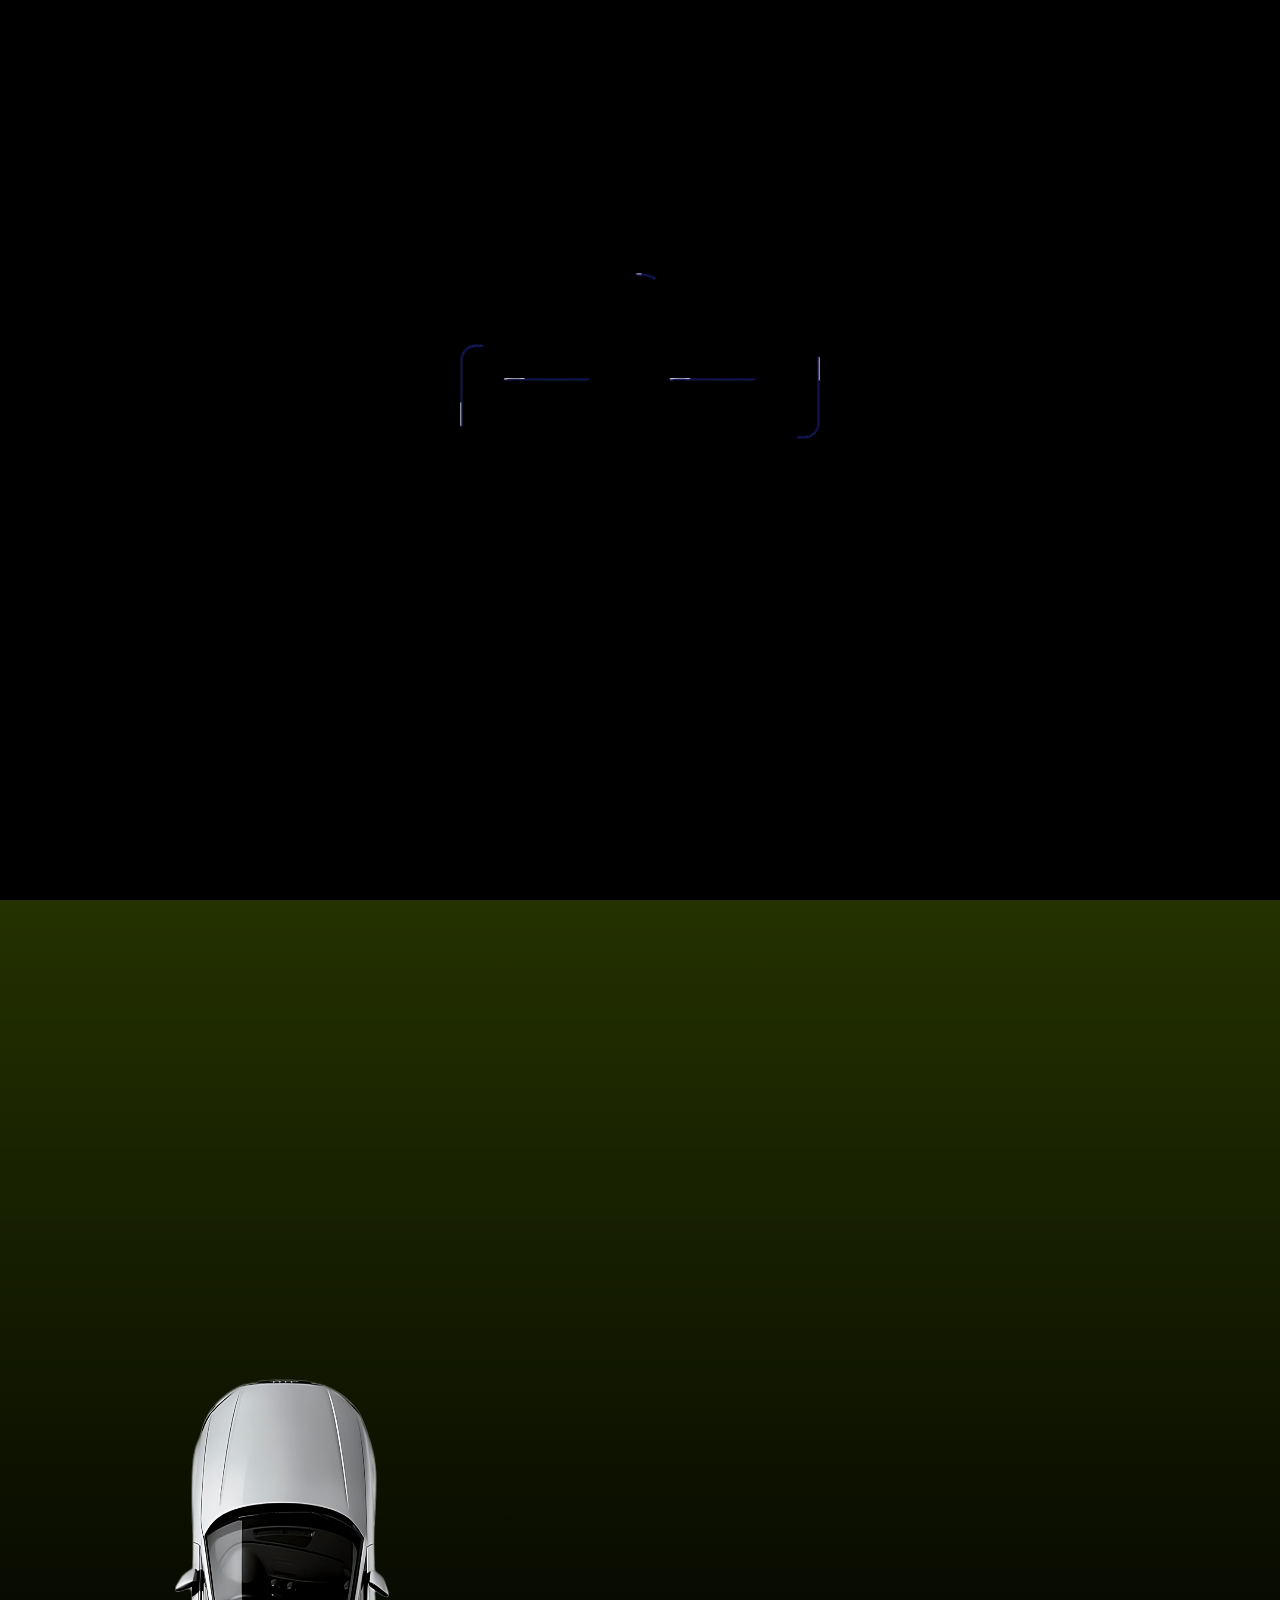
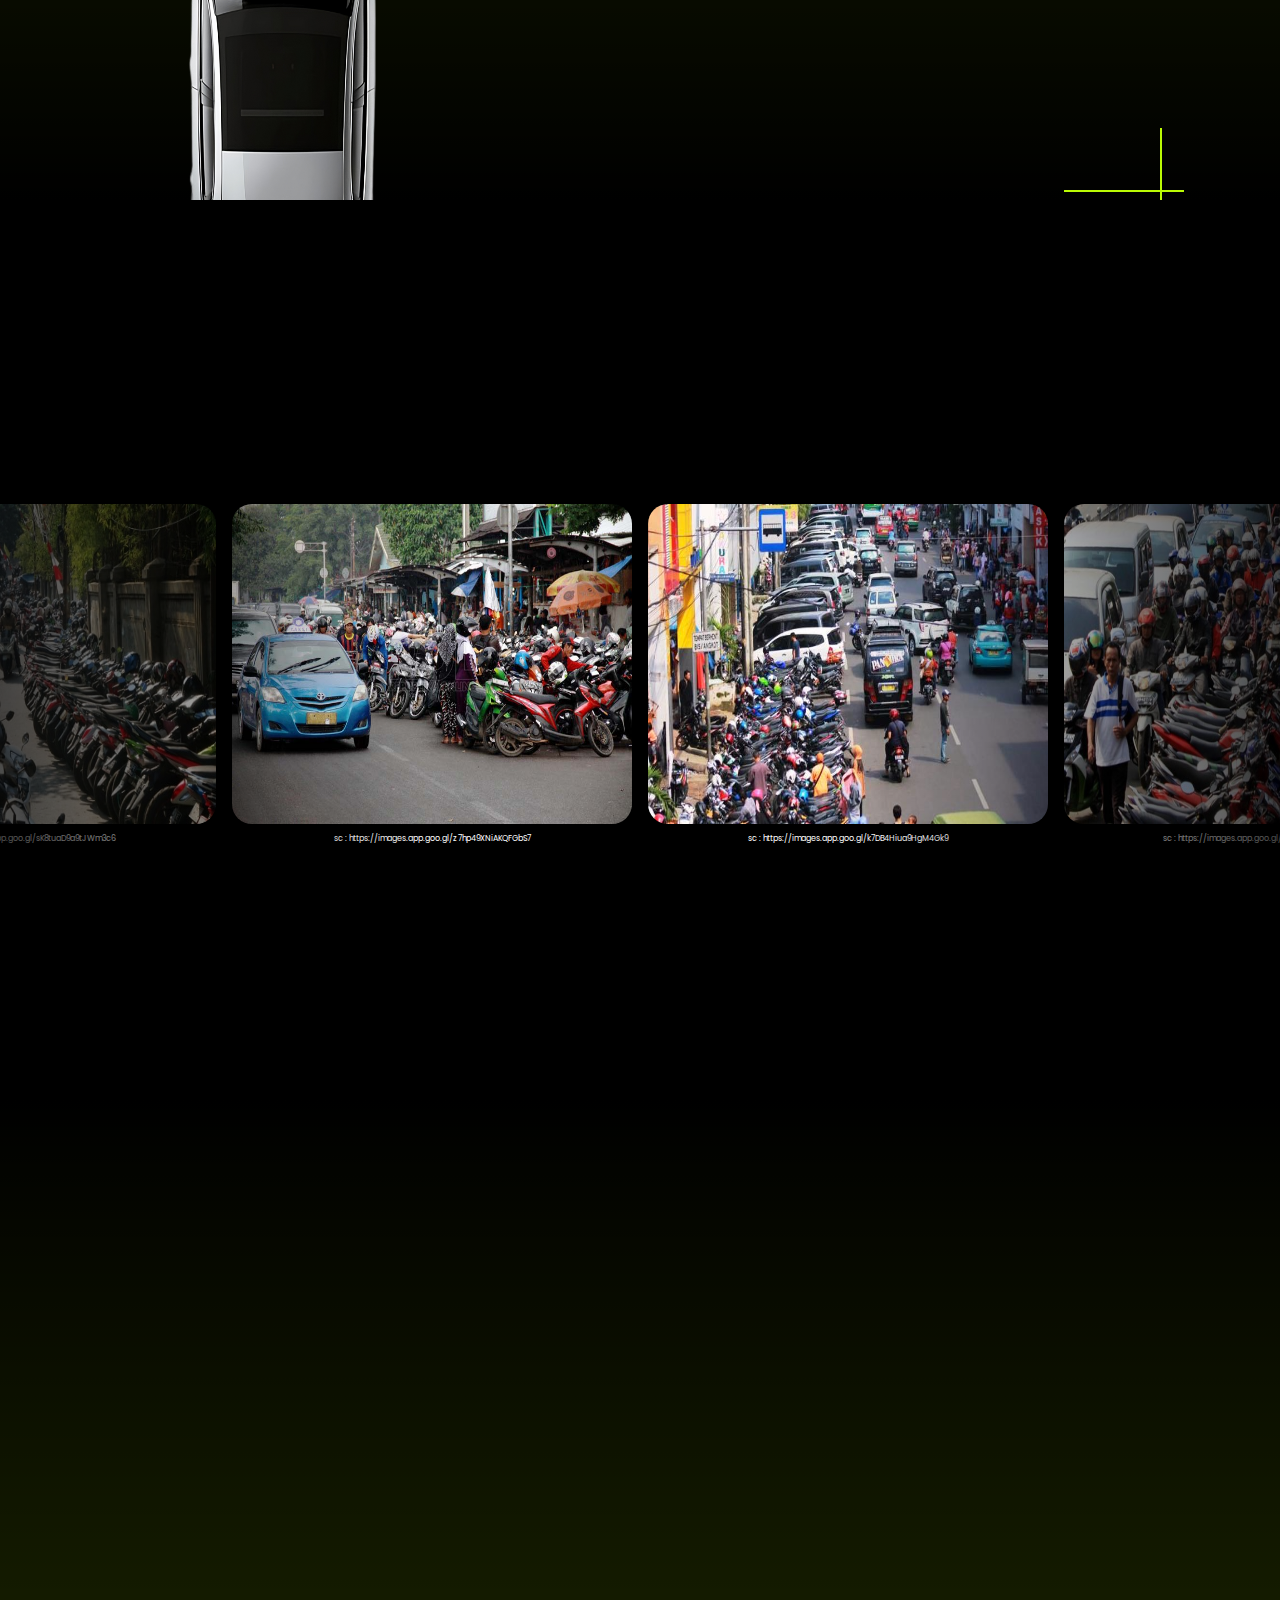
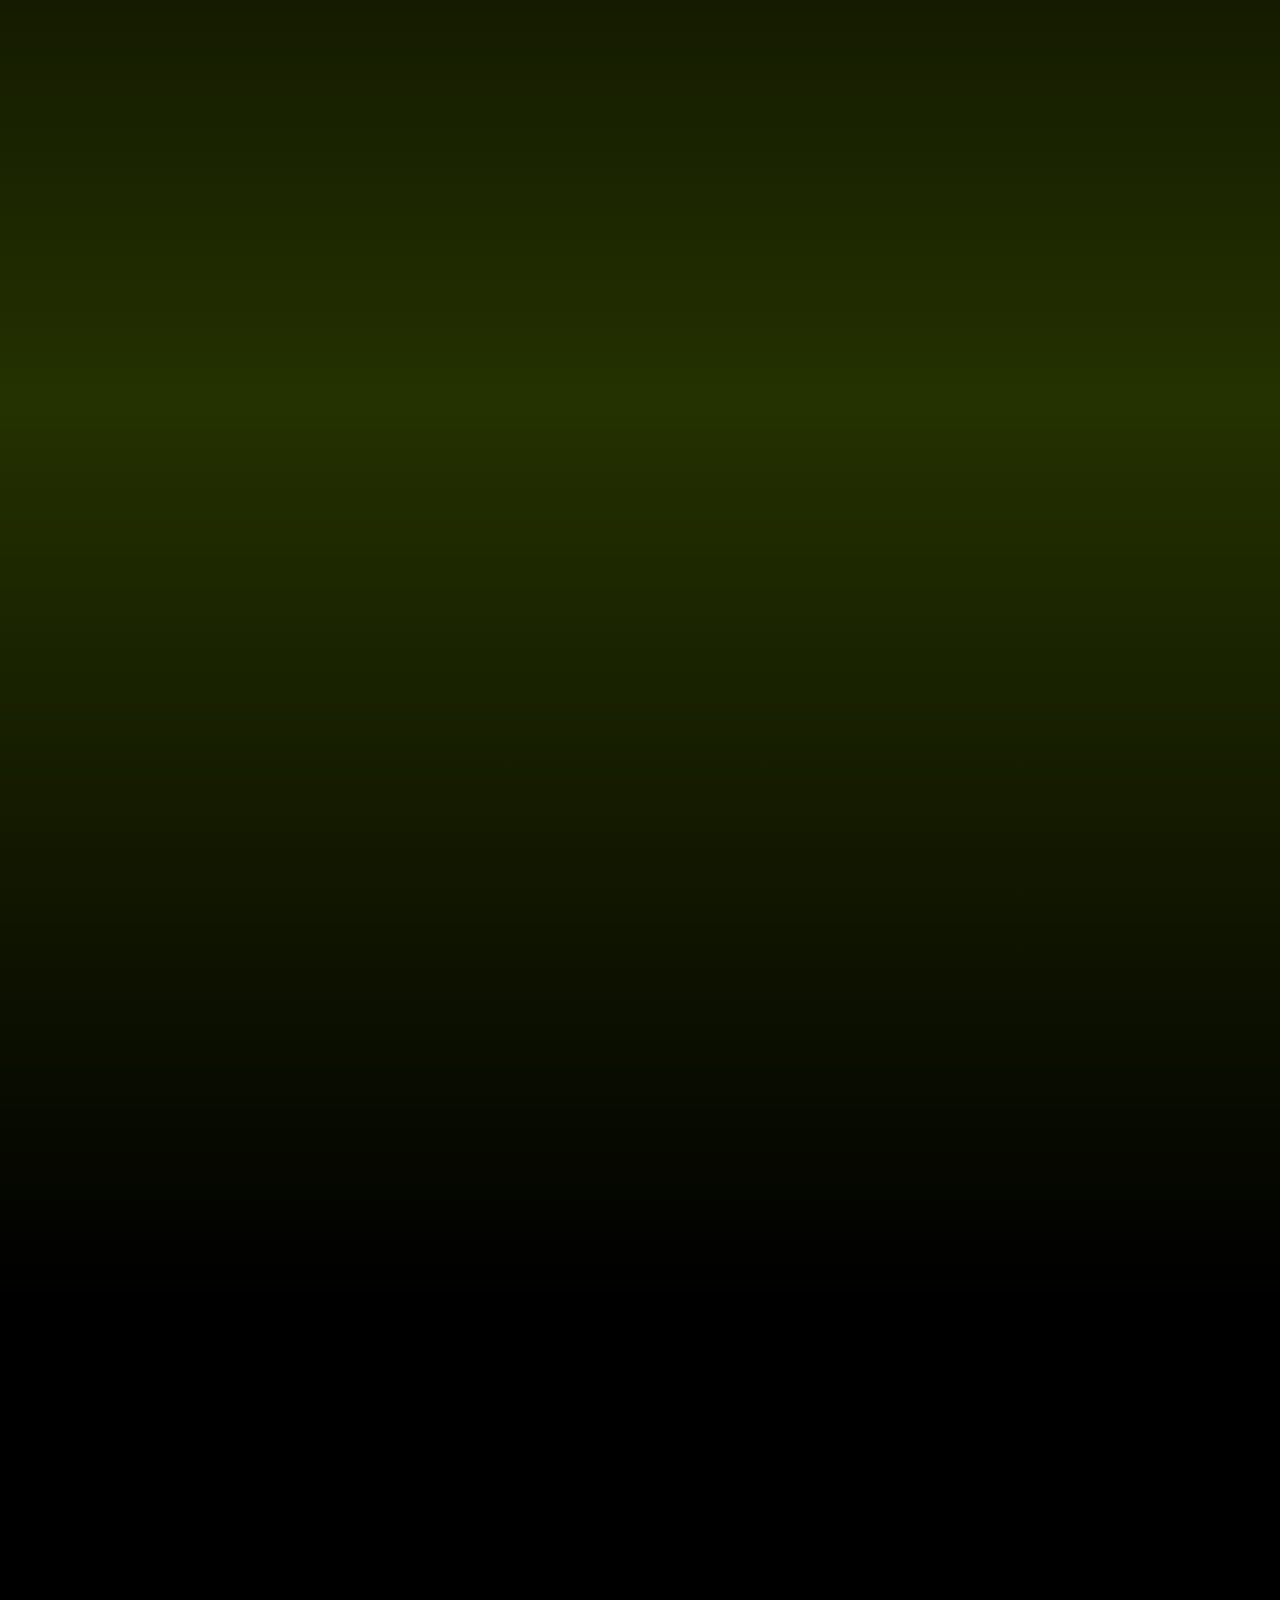
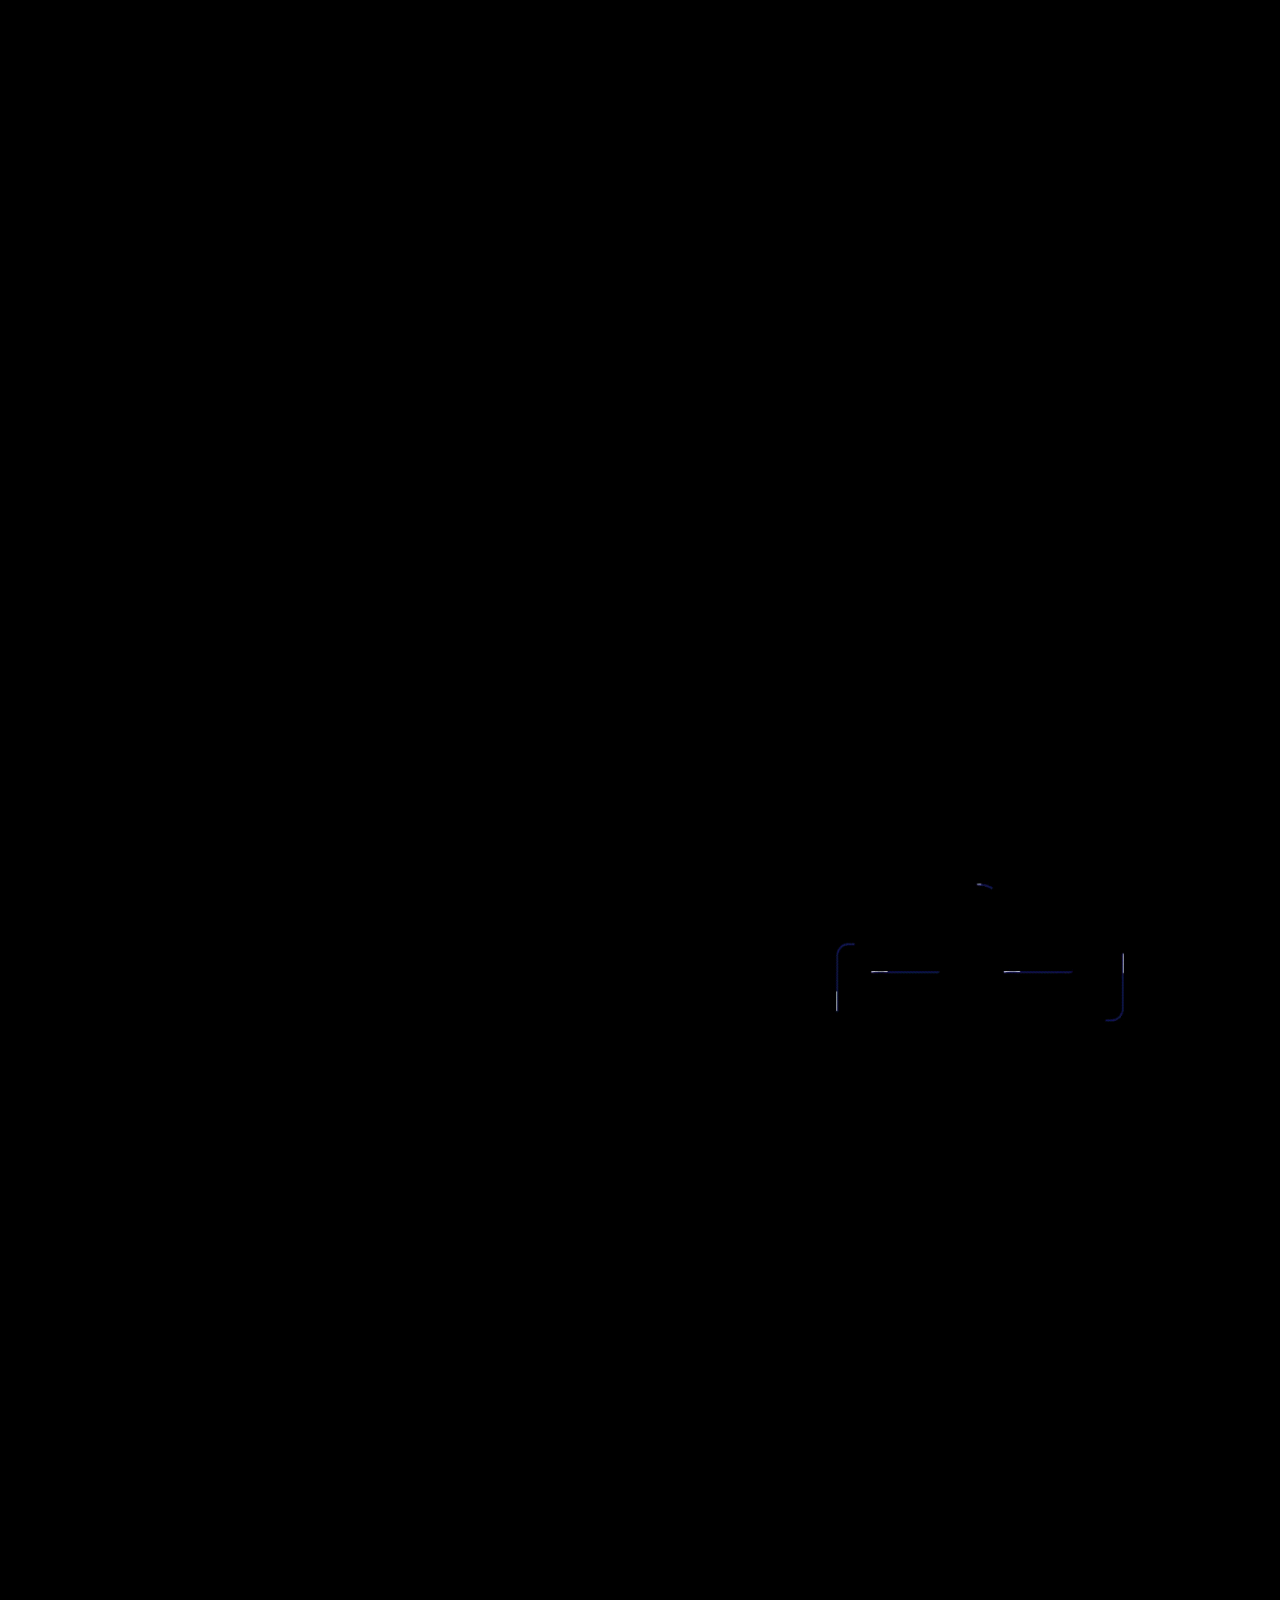
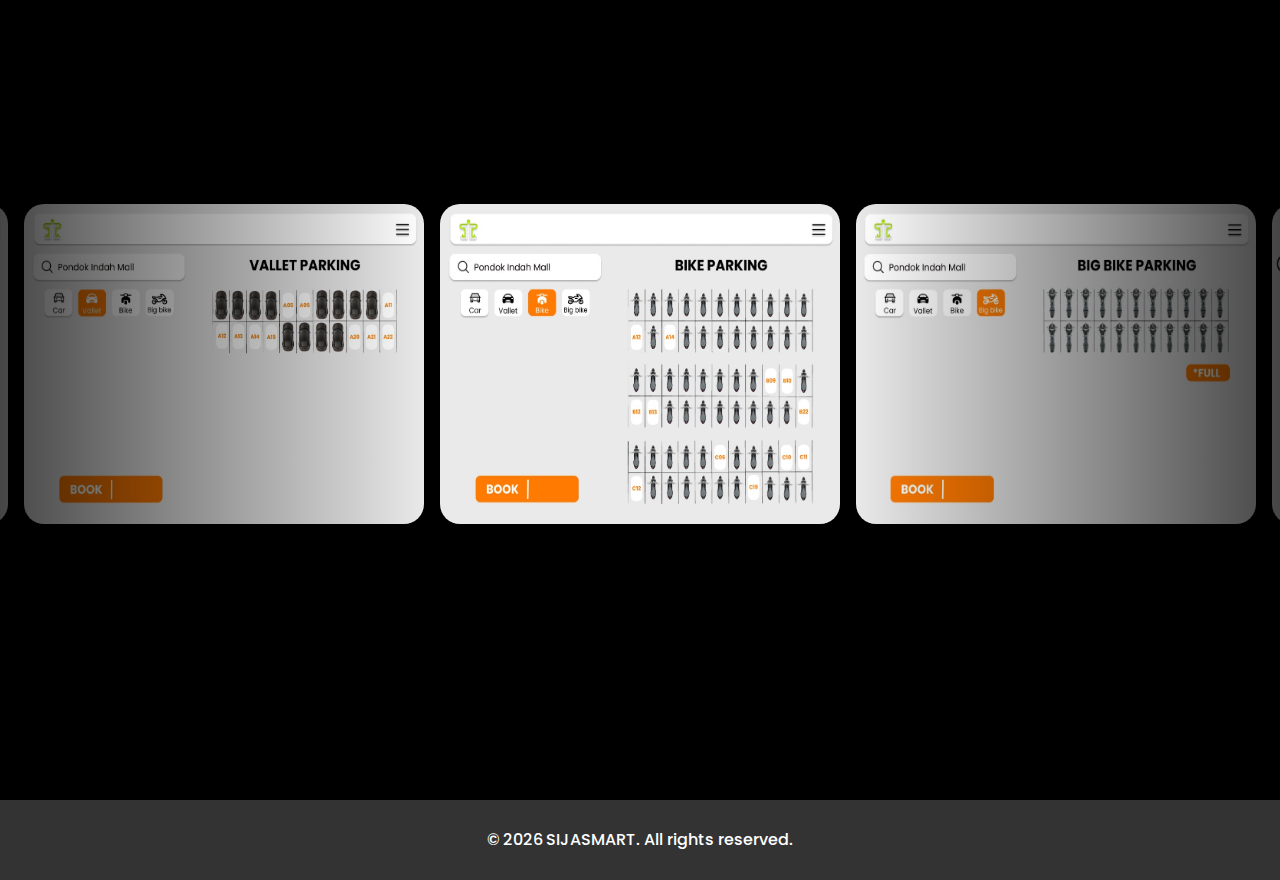
==== commit 905135f8: "Finish" ====
--- a/index.html
+++ b/index.html
@@ -11,6 +11,7 @@
     <link rel="preconnect" href="https://fonts.gstatic.com" crossorigin>
     <link href="https://fonts.googleapis.com/css2?family=Poppins:ital,wght@0,100;0,200;0,300;0,400;0,500;0,600;0,700;0,800;0,900;1,100;1,200;1,300;1,400;1,500;1,600;1,700;1,800;1,900&display=swap" rel="stylesheet">
     <link href="https://unpkg.com/aos@2.3.1/dist/aos.css" rel="stylesheet">
+    <link rel="shortcut icon" type="x-icon" href="img/logo-sijasmart.png">
     <script src="rellax/rellax.min.js"></script>
     <script src="https://ajax.googleapis.com/ajax/libs/jquery/3.7.1/jquery.min.js"></script>
 </head>
